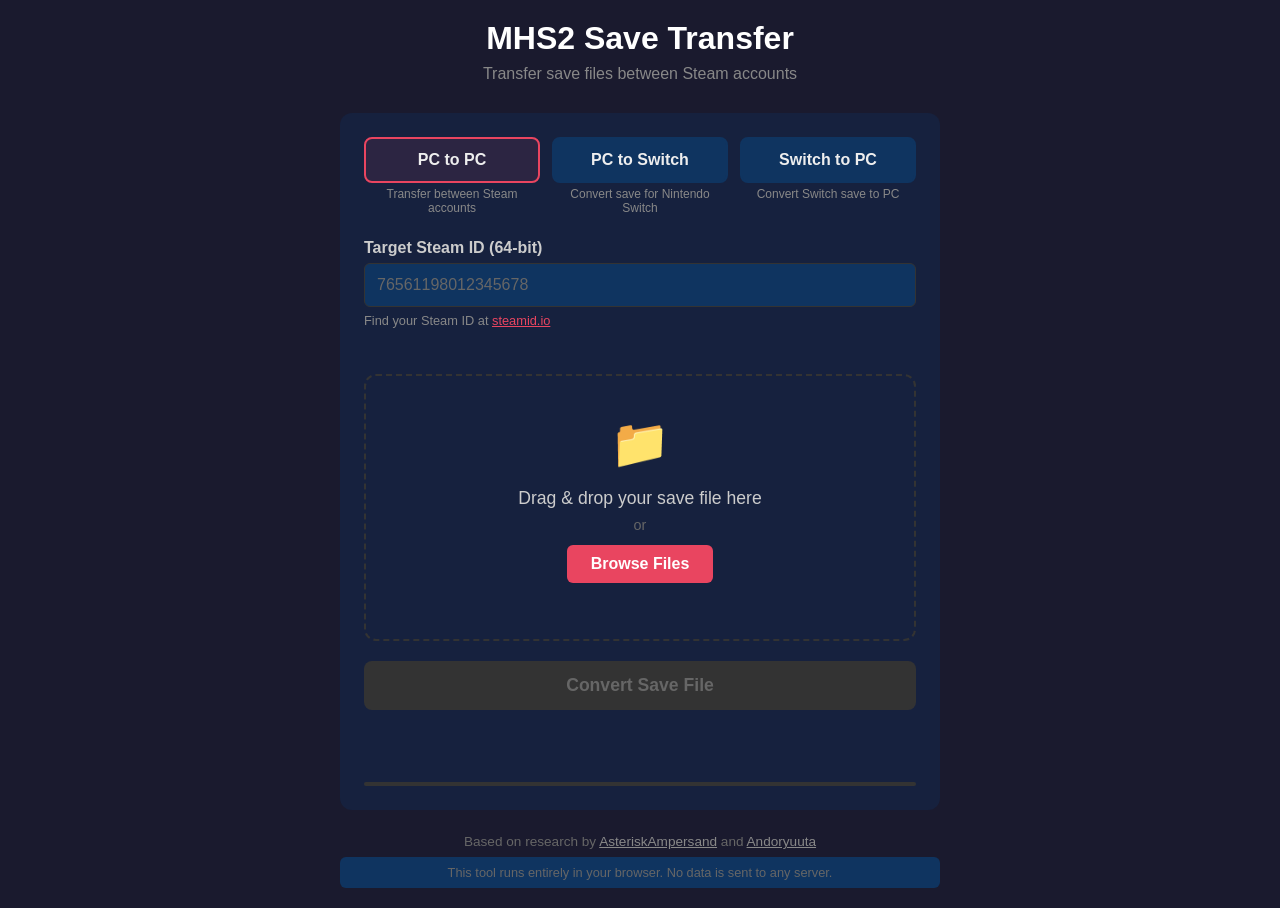
==== projects/mhs2-save/index.html @ e57c0931 "Update Steam ID lookup link to steamid.io" ====
<!DOCTYPE html>
<html lang="en">
<head>
    <meta charset="UTF-8">
    <meta name="viewport" content="width=device-width, initial-scale=1.0">
    <title>MHS2 Save Transfer Tool</title>
    <link rel="stylesheet" href="style.css">
</head>
<body>
    <div class="container">
        <header>
            <h1>MHS2 Save Transfer</h1>
            <p class="subtitle">Transfer save files between Steam accounts</p>
        </header>

        <main>
            <div class="mode-selector">
                <label class="mode-option">
                    <input type="radio" name="mode" value="pc-to-pc" checked>
                    <span class="mode-label">PC to PC</span>
                    <span class="mode-desc">Transfer between Steam accounts</span>
                </label>
                <label class="mode-option">
                    <input type="radio" name="mode" value="pc-to-nsw">
                    <span class="mode-label">PC to Switch</span>
                    <span class="mode-desc">Convert save for Nintendo Switch</span>
                </label>
                <label class="mode-option">
                    <input type="radio" name="mode" value="nsw-to-pc">
                    <span class="mode-label">Switch to PC</span>
                    <span class="mode-desc">Convert Switch save to PC</span>
                </label>
            </div>

            <div class="config-section">
                <div class="input-group" id="steamid-group">
                    <label for="steamid">Target Steam ID (64-bit)</label>
                    <input type="number" id="steamid" placeholder="76561198012345678" min="0" step="1">
                    <span class="hint">Find your Steam ID at <a href="https://steamid.io/" target="_blank">steamid.io</a></span>
                    <span class="error" id="steamid-error"></span>
                </div>
            </div>

            <div class="upload-section" id="drop-zone">
                <div class="upload-icon">📁</div>
                <p class="upload-text">Drag & drop your save file here</p>
                <p class="upload-or">or</p>
                <label class="upload-btn">
                    Browse Files
                    <input type="file" id="file-input" accept=".sav">
                </label>
                <p class="file-info" id="file-info"></p>
            </div>

            <button class="convert-btn" id="convert-btn" disabled>
                Convert Save File
            </button>

            <div class="status" id="status"></div>
            <div class="progress-bar" id="progress-bar">
                <div class="progress-fill" id="progress-fill"></div>
            </div>
        </main>

        <footer>
            <p>Based on research by <a href="https://github.com/AsteriskAmpersand/MHST2-Save-Tools" target="_blank">AsteriskAmpersand</a> and <a href="https://github.com/Andoryuuta/MHS2SaveKeygen" target="_blank">Andoryuuta</a></p>
            <p class="warning">This tool runs entirely in your browser. No data is sent to any server.</p>
        </footer>
    </div>

    <script type="module" src="app.js"></script>
</body>
</html>
---- projects/mhs2-save/style.css ----
* {
    box-sizing: border-box;
    margin: 0;
    padding: 0;
}

body {
    font-family: -apple-system, BlinkMacSystemFont, 'Segoe UI', Roboto, Oxygen, Ubuntu, sans-serif;
    background: #1a1a2e;
    color: #eee;
    min-height: 100vh;
    display: flex;
    justify-content: center;
    padding: 20px;
}

.container {
    max-width: 600px;
    width: 100%;
}

header {
    text-align: center;
    margin-bottom: 30px;
}

h1 {
    font-size: 2rem;
    color: #fff;
    margin-bottom: 8px;
}

.subtitle {
    color: #888;
    font-size: 1rem;
}

main {
    background: #16213e;
    border-radius: 12px;
    padding: 24px;
}

.mode-selector {
    display: grid;
    grid-template-columns: repeat(3, 1fr);
    gap: 12px;
    margin-bottom: 24px;
}

.mode-option {
    cursor: pointer;
}

.mode-option input {
    display: none;
}

.mode-label {
    display: block;
    background: #0f3460;
    border: 2px solid #0f3460;
    border-radius: 8px;
    padding: 12px 8px;
    text-align: center;
    font-weight: 600;
    transition: all 0.2s;
}

.mode-option input:checked + .mode-label {
    border-color: #e94560;
    background: #e945601a;
}

.mode-desc {
    display: block;
    font-size: 0.75rem;
    color: #888;
    margin-top: 4px;
    text-align: center;
}

.config-section {
    margin-bottom: 20px;
}

.input-group {
    display: flex;
    flex-direction: column;
    gap: 6px;
}

.input-group label {
    font-weight: 600;
    color: #ccc;
}

.input-group input {
    background: #0f3460;
    border: 1px solid #333;
    border-radius: 6px;
    padding: 12px;
    color: #fff;
    font-size: 1rem;
}

.input-group input:focus {
    outline: none;
    border-color: #e94560;
}

.input-group input::placeholder {
    color: #666;
}

.hint {
    font-size: 0.8rem;
    color: #888;
}

.hint a {
    color: #e94560;
}

.error {
    color: #ff6b6b;
    font-size: 0.85rem;
    min-height: 20px;
}

#steamid-group.hidden {
    display: none;
}

.upload-section {
    border: 2px dashed #333;
    border-radius: 12px;
    padding: 40px 20px;
    text-align: center;
    margin-bottom: 20px;
    transition: border-color 0.2s;
}

.upload-section.drag-over {
    border-color: #e94560;
    background: #e945601a;
}

.upload-icon {
    font-size: 3rem;
    margin-bottom: 16px;
}

.upload-text {
    font-size: 1.1rem;
    color: #ccc;
    margin-bottom: 8px;
}

.upload-or {
    color: #666;
    font-size: 0.9rem;
    margin-bottom: 12px;
}

.upload-btn {
    display: inline-block;
    background: #e94560;
    color: #fff;
    padding: 10px 24px;
    border-radius: 6px;
    cursor: pointer;
    font-weight: 600;
    transition: background 0.2s;
}

.upload-btn:hover {
    background: #d63850;
}

.upload-btn input {
    display: none;
}

.file-info {
    margin-top: 16px;
    color: #888;
    font-size: 0.9rem;
}

.file-info.has-file {
    color: #4ade80;
}

.convert-btn {
    width: 100%;
    background: #e94560;
    color: #fff;
    border: none;
    border-radius: 8px;
    padding: 14px;
    font-size: 1.1rem;
    font-weight: 600;
    cursor: pointer;
    transition: all 0.2s;
}

.convert-btn:disabled {
    background: #333;
    color: #666;
    cursor: not-allowed;
}

.convert-btn:not(:disabled):hover {
    background: #d63850;
    transform: translateY(-1px);
}

.status {
    margin-top: 16px;
    padding: 12px;
    border-radius: 6px;
    text-align: center;
    font-size: 0.95rem;
    min-height: 44px;
}

.status.info {
    background: #0f3460;
    color: #ccc;
}

.status.success {
    background: #166534;
    color: #4ade80;
}

.status.error {
    background: #991b1b;
    color: #f87171;
}

.progress-bar {
    height: 4px;
    background: #333;
    border-radius: 2px;
    margin-top: 12px;
    overflow: hidden;
}

.progress-fill {
    height: 100%;
    background: #e94560;
    width: 0%;
    transition: width 0.3s;
}

footer {
    text-align: center;
    margin-top: 24px;
    color: #666;
    font-size: 0.85rem;
}

footer a {
    color: #888;
}

footer a:hover {
    color: #e94560;
}

.warning {
    margin-top: 8px;
    padding: 8px;
    background: #0f3460;
    border-radius: 6px;
    font-size: 0.8rem;
}
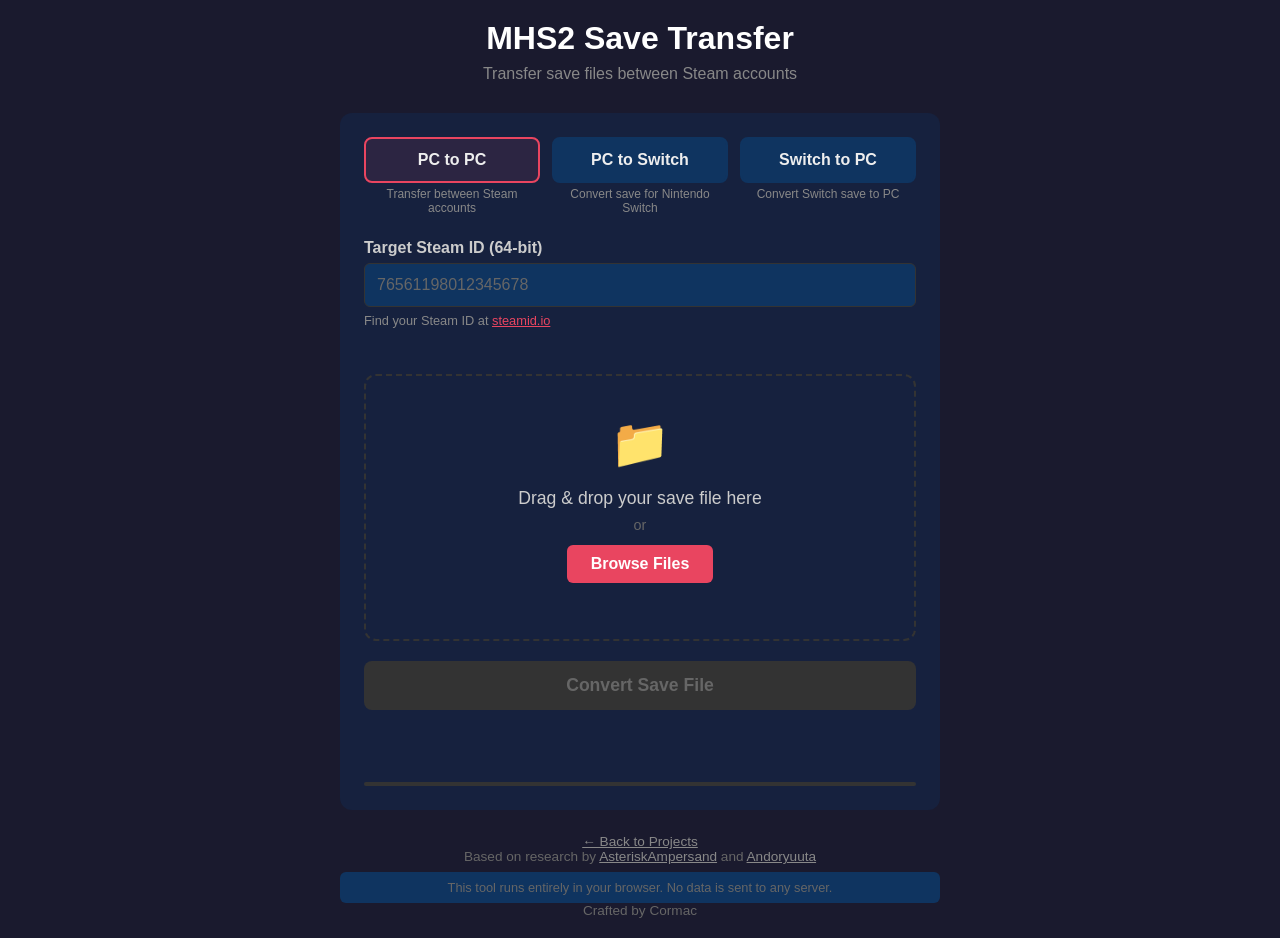
==== commit d137abb9: "Add Cormac signature and back link to MHS2 tool" ====
--- a/projects/mhs2-save/index.html
+++ b/projects/mhs2-save/index.html
@@ -63,8 +63,10 @@
         </main>
 
         <footer>
+            <p><a href="/">← Back to Projects</a></p>
             <p>Based on research by <a href="https://github.com/AsteriskAmpersand/MHST2-Save-Tools" target="_blank">AsteriskAmpersand</a> and <a href="https://github.com/Andoryuuta/MHS2SaveKeygen" target="_blank">Andoryuuta</a></p>
             <p class="warning">This tool runs entirely in your browser. No data is sent to any server.</p>
+            <p class="credit">Crafted by Cormac</p>
         </footer>
     </div>
 
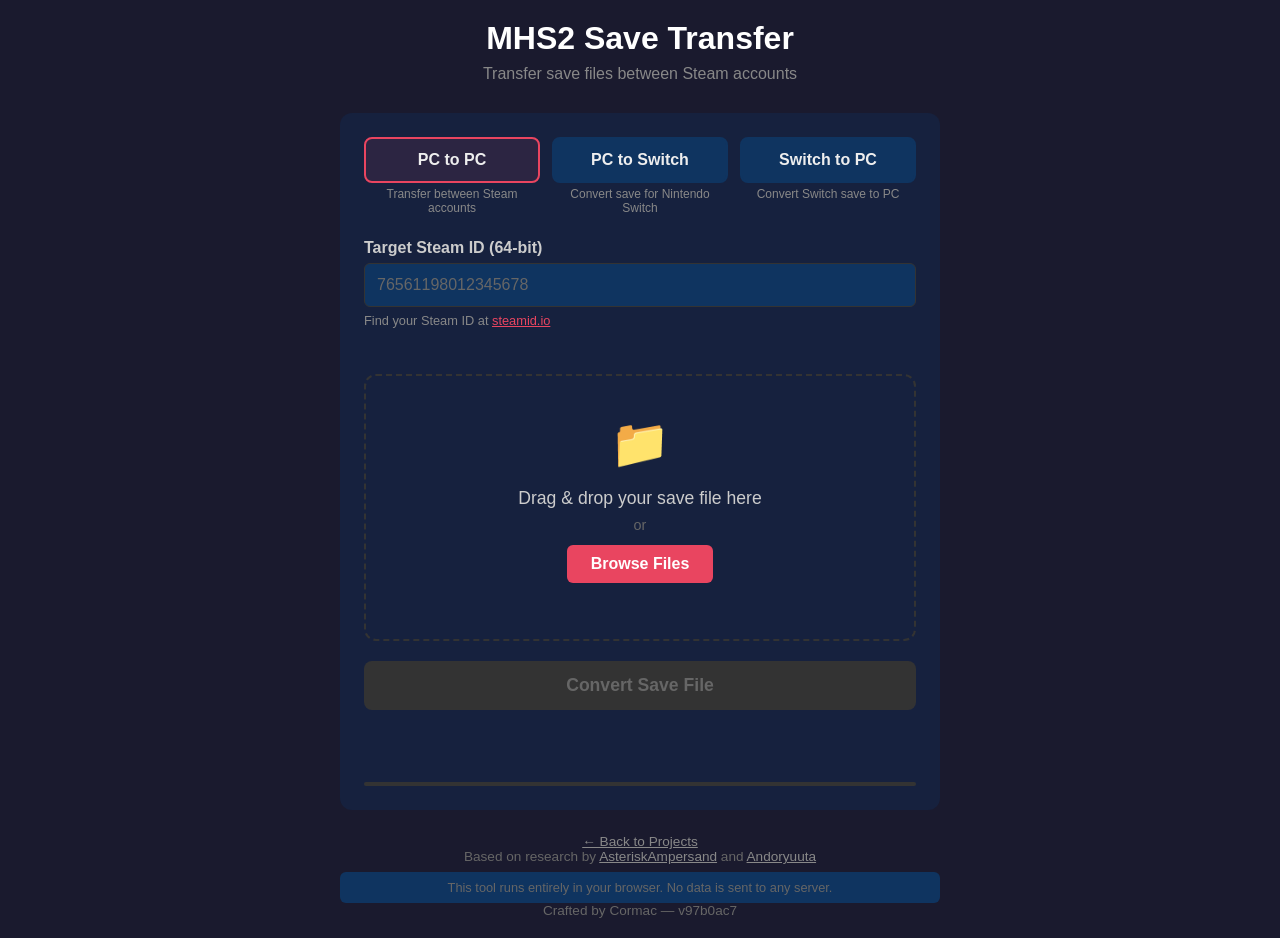
==== commit 65487c4c: "Add version hash to footer" ====
--- a/projects/mhs2-save/index.html
+++ b/projects/mhs2-save/index.html
@@ -63,10 +63,10 @@
         </main>
 
         <footer>
-            <p><a href="/">← Back to Projects</a></p>
+            <p><a href="https://ckesplin.github.io/ai_projects">← Back to Projects</a></p>
             <p>Based on research by <a href="https://github.com/AsteriskAmpersand/MHST2-Save-Tools" target="_blank">AsteriskAmpersand</a> and <a href="https://github.com/Andoryuuta/MHS2SaveKeygen" target="_blank">Andoryuuta</a></p>
             <p class="warning">This tool runs entirely in your browser. No data is sent to any server.</p>
-            <p class="credit">Crafted by Cormac</p>
+            <p class="credit">Crafted by Cormac — v97b0ac7</p>
         </footer>
     </div>
 
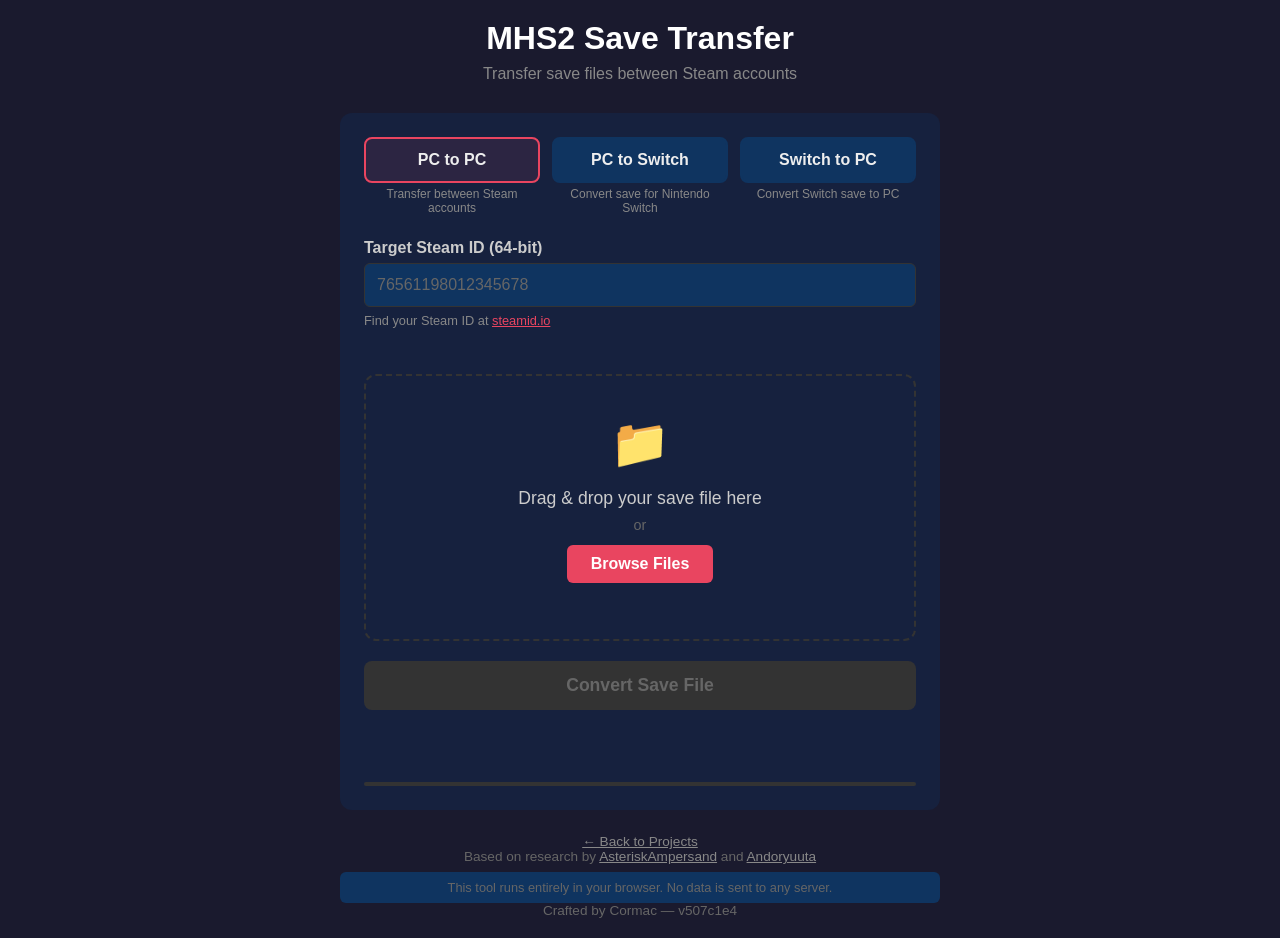
==== commit 062afb6e: "Bump version to v507c1e4" ====
--- a/projects/mhs2-save/index.html
+++ b/projects/mhs2-save/index.html
@@ -66,7 +66,7 @@
             <p><a href="https://ckesplin.github.io/ai_projects">← Back to Projects</a></p>
             <p>Based on research by <a href="https://github.com/AsteriskAmpersand/MHST2-Save-Tools" target="_blank">AsteriskAmpersand</a> and <a href="https://github.com/Andoryuuta/MHS2SaveKeygen" target="_blank">Andoryuuta</a></p>
             <p class="warning">This tool runs entirely in your browser. No data is sent to any server.</p>
-            <p class="credit">Crafted by Cormac — v97b0ac7</p>
+            <p class="credit">Crafted by Cormac — v507c1e4</p>
         </footer>
     </div>
 
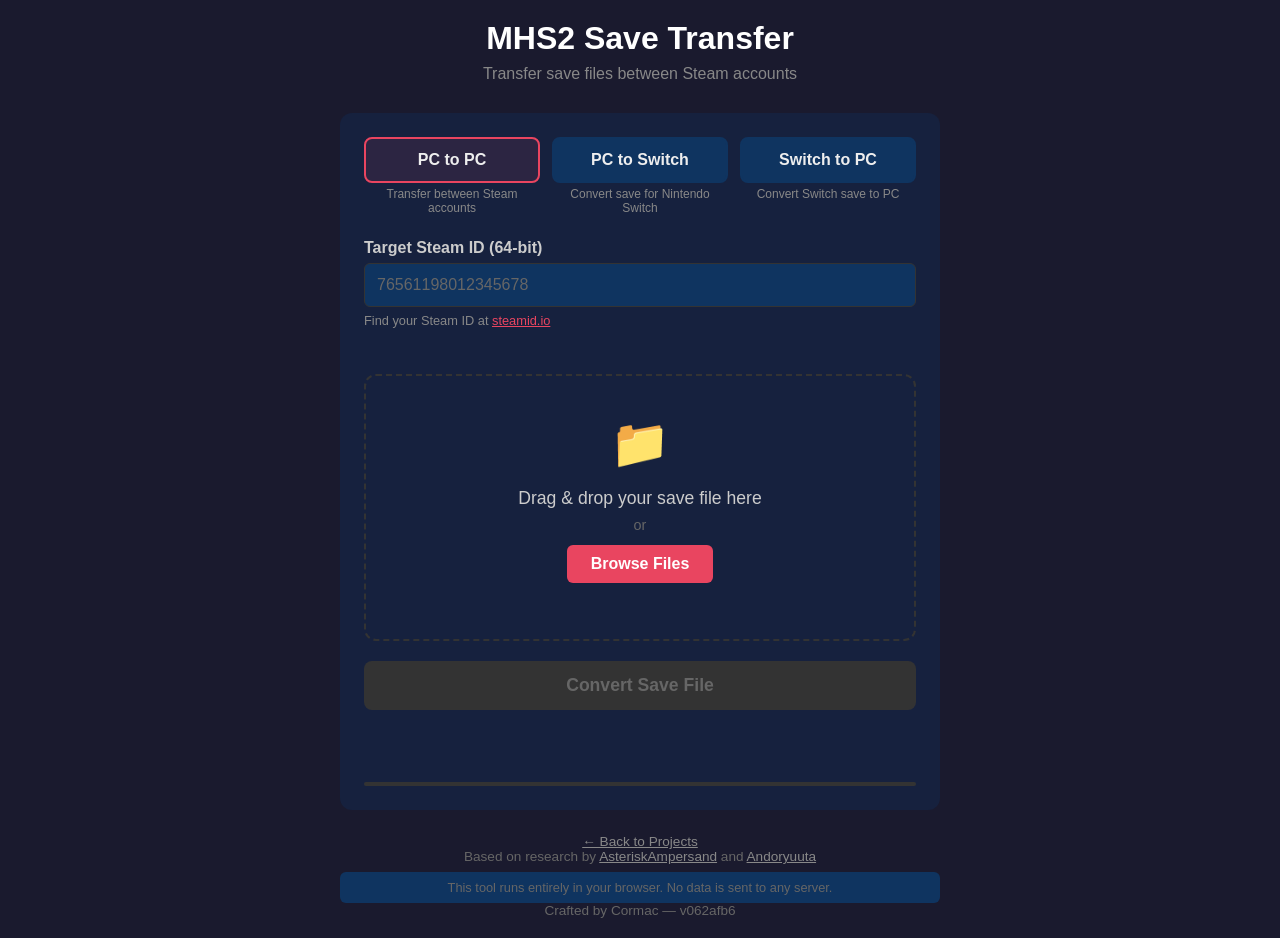
==== commit c175db45: "Fix blowfish this-binding by passing P and S as params" ====
--- a/projects/mhs2-save/index.html
+++ b/projects/mhs2-save/index.html
@@ -66,7 +66,7 @@
             <p><a href="https://ckesplin.github.io/ai_projects">← Back to Projects</a></p>
             <p>Based on research by <a href="https://github.com/AsteriskAmpersand/MHST2-Save-Tools" target="_blank">AsteriskAmpersand</a> and <a href="https://github.com/Andoryuuta/MHS2SaveKeygen" target="_blank">Andoryuuta</a></p>
             <p class="warning">This tool runs entirely in your browser. No data is sent to any server.</p>
-            <p class="credit">Crafted by Cormac — v507c1e4</p>
+            <p class="credit">Crafted by Cormac — v062afb6</p>
         </footer>
     </div>
 
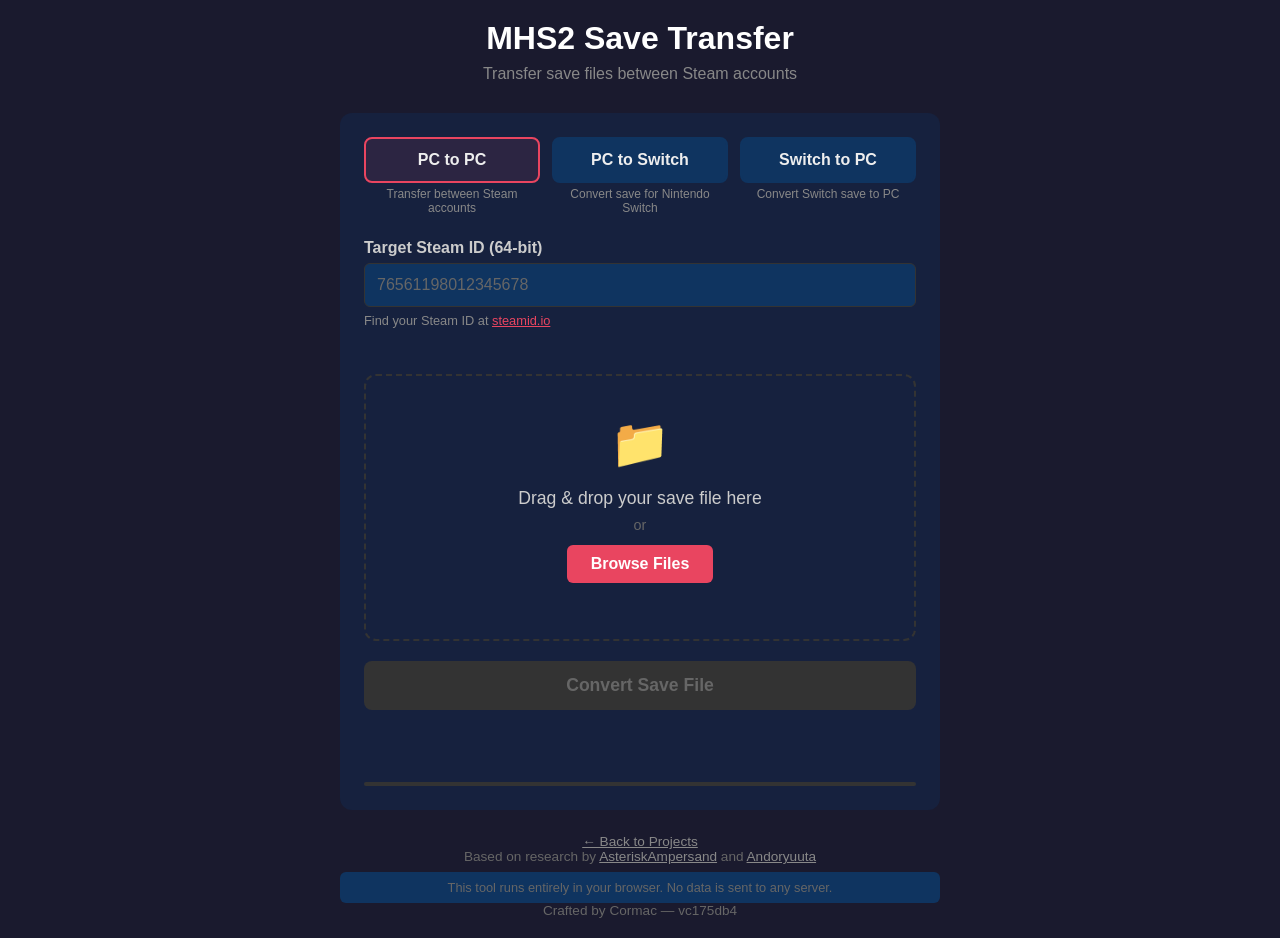
==== commit 6c460041: "Bump to vc175db4" ====
--- a/projects/mhs2-save/index.html
+++ b/projects/mhs2-save/index.html
@@ -66,7 +66,7 @@
             <p><a href="https://ckesplin.github.io/ai_projects">← Back to Projects</a></p>
             <p>Based on research by <a href="https://github.com/AsteriskAmpersand/MHST2-Save-Tools" target="_blank">AsteriskAmpersand</a> and <a href="https://github.com/Andoryuuta/MHS2SaveKeygen" target="_blank">Andoryuuta</a></p>
             <p class="warning">This tool runs entirely in your browser. No data is sent to any server.</p>
-            <p class="credit">Crafted by Cormac — v062afb6</p>
+            <p class="credit">Crafted by Cormac — vc175db4</p>
         </footer>
     </div>
 
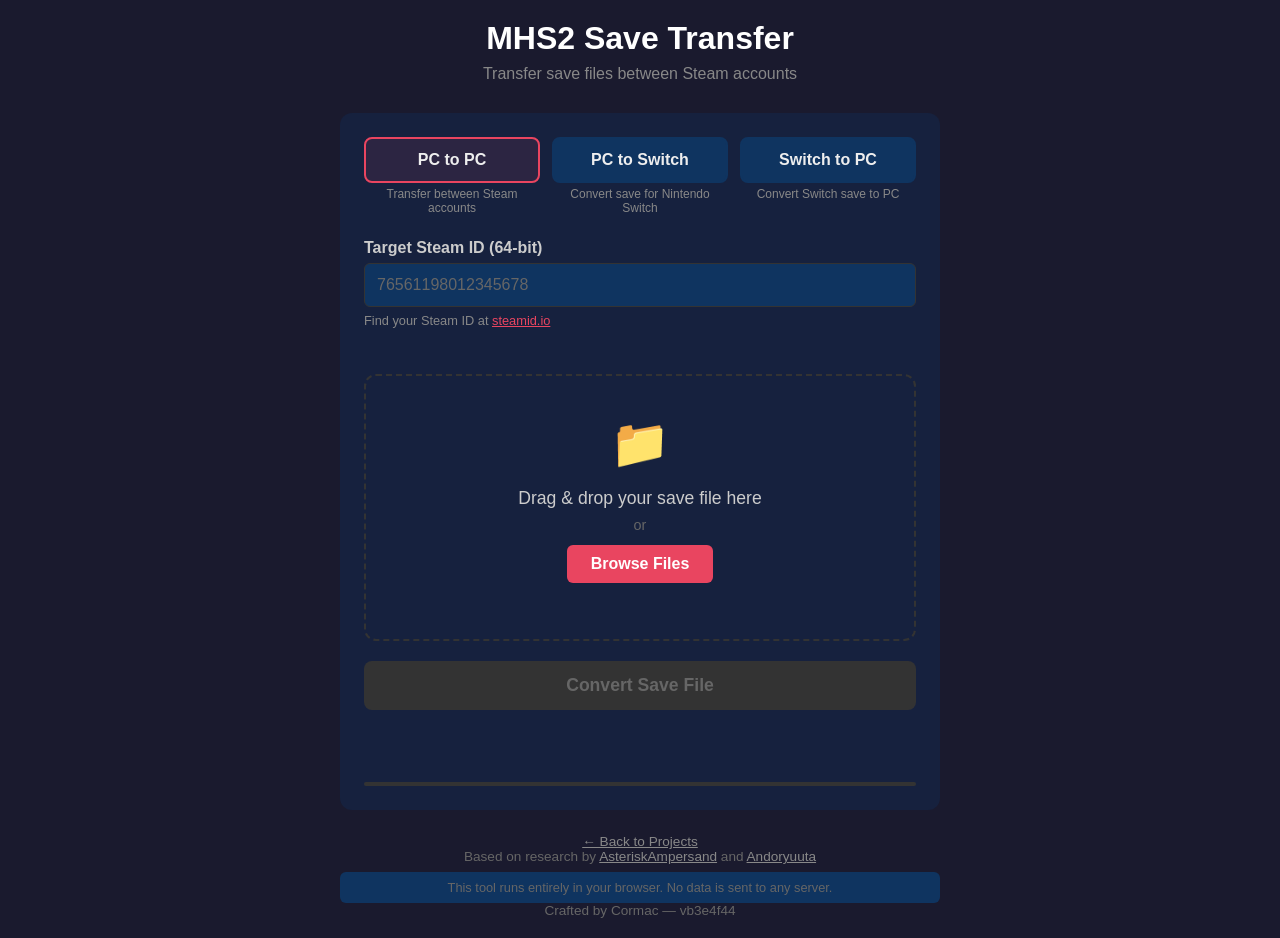
==== commit 20bccc8c: "Bump to vb3e4f44" ====
--- a/projects/mhs2-save/index.html
+++ b/projects/mhs2-save/index.html
@@ -66,7 +66,7 @@
             <p><a href="https://ckesplin.github.io/ai_projects">← Back to Projects</a></p>
             <p>Based on research by <a href="https://github.com/AsteriskAmpersand/MHST2-Save-Tools" target="_blank">AsteriskAmpersand</a> and <a href="https://github.com/Andoryuuta/MHS2SaveKeygen" target="_blank">Andoryuuta</a></p>
             <p class="warning">This tool runs entirely in your browser. No data is sent to any server.</p>
-            <p class="credit">Crafted by Cormac — vc175db4</p>
+            <p class="credit">Crafted by Cormac — vb3e4f44</p>
         </footer>
     </div>
 
